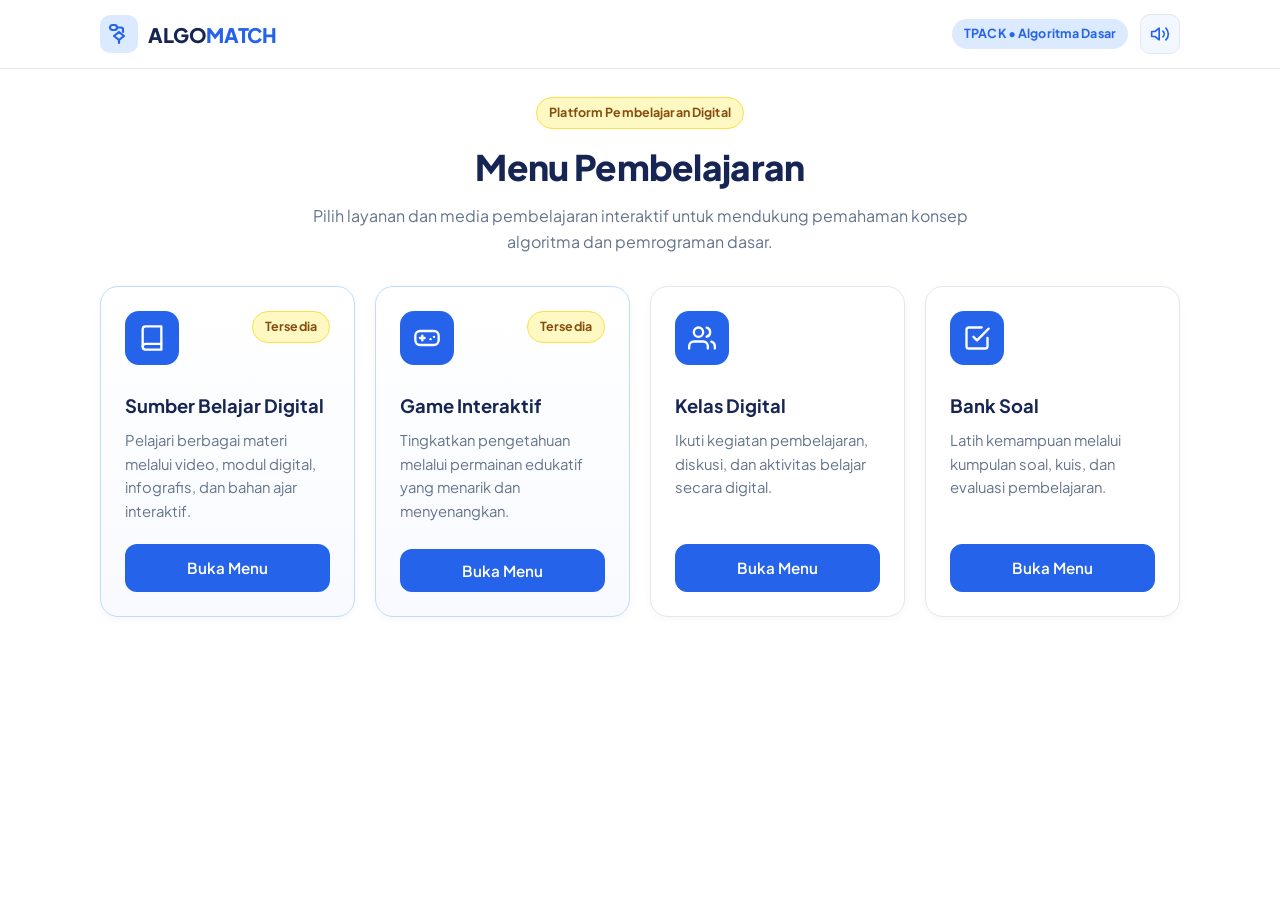
==== index.html @ af0b6470 "algomatch" ====
<!DOCTYPE html>
<html lang="id">
<head>
  <meta charset="UTF-8" />
  <meta name="viewport" content="width=device-width, initial-scale=1.0" />
  <title>Algo Match </title>
  <link rel="preconnect" href="https://fonts.googleapis.com">
  <link rel="preconnect" href="https://fonts.gstatic.com" crossorigin>
  <link href="https://fonts.googleapis.com/css2?family=Fira+Code:wght@400;500;600&family=Plus+Jakarta+Sans:wght@400;500;600;700;800&display=swap" rel="stylesheet">
  <link rel="stylesheet" href="css/base.css" />
  <link rel="stylesheet" href="css/components.css" />
  <link rel="stylesheet" href="css/gameplay.css" />
</head>
<body>
  <!-- TOP NAVBAR -->
  <header class="top-navbar">
    <div class="container navbar-inner">
      <button type="button" id="brand-home-btn" class="brand-logo" title="Kembali ke Menu Pembelajaran">
        <span class="brand-icon">
          <svg width="24" height="24" viewBox="0 0 24 24" fill="none" stroke="currentColor" stroke-width="2.2" stroke-linecap="round" stroke-linejoin="round">
            <rect x="3" y="3" width="7" height="5" rx="2.5"></rect>
            <polygon points="12 10 17 14 12 18 7 14 12 10"></polygon>
            <path d="M10 5.5h4a2 2 0 0 1 2 2V10"></path>
            <path d="M12 18v3"></path>
          </svg>
        </span>
        <span class="brand-text">ALGO<span class="brand-accent">MATCH</span></span>
      </button>

      <div class="navbar-actions">
        <span class="badge badge-blue hide-mobile">TPACK • Algoritma Dasar</span>
        <button type="button" id="sound-toggle-btn" class="btn-icon" aria-label="Pengaturan Suara" title="Aktifkan/Nonaktifkan Suara">
          <svg id="icon-sound-on" width="20" height="20" viewBox="0 0 24 24" fill="none" stroke="currentColor" stroke-width="2" stroke-linecap="round" stroke-linejoin="round">
            <polygon points="11 5 6 9 2 9 2 15 6 15 11 19 11 5"></polygon>
            <path d="M15.54 8.46a5 5 0 0 1 0 7.07"></path>
            <path d="M19.07 4.93a10 10 0 0 1 0 14.14"></path>
          </svg>
          <svg id="icon-sound-off" class="hidden" width="20" height="20" viewBox="0 0 24 24" fill="none" stroke="currentColor" stroke-width="2" stroke-linecap="round" stroke-linejoin="round">
            <polygon points="11 5 6 9 2 9 2 15 6 15 11 19 11 5"></polygon>
            <line x1="23" y1="9" x2="17" y2="15"></line>
            <line x1="17" y1="9" x2="23" y2="15"></line>
          </svg>
        </button>
      </div>
    </div>
  </header>

  <main class="main-wrapper">
    <!-- =========================================================
         HALAMAN 1: MENU PEMBELAJARAN (PORTAL UTAMA - 4 KATEGORI)
         ========================================================= -->
    <section id="page-portal" class="page active">
      <div class="container">
        <div class="section-header text-center">
          <span class="badge badge-yellow">Platform Pembelajaran Digital</span>
          <h1 class="page-title">Menu Pembelajaran</h1>
          <p class="page-subtitle">Pilih layanan dan media pembelajaran interaktif untuk mendukung pemahaman konsep algoritma dan pemrograman dasar.</p>
        </div>

        <div class="grid-4 portal-grid">
          <!-- 1. SUMBER BELAJAR DIGITAL -->
          <article class="card portal-card portal-card-featured">
            <div class="portal-card-top">
              <div class="card-icon-box bg-blue text-white">
                <svg width="28" height="28" viewBox="0 0 24 24" fill="none" stroke="currentColor" stroke-width="2" stroke-linecap="round" stroke-linejoin="round">
                  <path d="M4 19.5A2.5 2.5 0 0 1 6.5 17H20"></path>
                  <path d="M6.5 2H20v20H6.5A2.5 2.5 0 0 1 4 19.5v-15A2.5 2.5 0 0 1 6.5 2z"></path>
                </svg>
              </div>
              <span class="badge badge-yellow">Tersedia</span>
            </div>
            <h2 class="card-title">Sumber Belajar Digital</h2>
            <p class="card-desc">Pelajari berbagai materi melalui video, modul digital, infografis, dan bahan ajar interaktif.</p>
            <div class="card-footer">
              <a href="https://youtu.be/eN7_T725I-g" target="_blank" rel="noopener noreferrer" class="btn btn-primary btn-full">Buka Menu</a>
            </div>
          </article>

          <!-- 2. GAME INTERAKTIF (AKTIF) -->
          <article class="card portal-card portal-card-featured">
            <div class="portal-card-top">
              <div class="card-icon-box bg-blue text-white">
                <svg width="28" height="28" viewBox="0 0 24 24" fill="none" stroke="currentColor" stroke-width="2" stroke-linecap="round" stroke-linejoin="round">
                  <line x1="6" y1="12" x2="10" y2="12"></line>
                  <line x1="8" y1="10" x2="8" y2="14"></line>
                  <line x1="15" y1="13" x2="15.01" y2="13"></line>
                  <line x1="18" y1="11" x2="18.01" y2="11"></line>
                  <rect x="2" y="6" width="20" height="12" rx="4"></rect>
                </svg>
              </div>
              <span class="badge badge-yellow">Tersedia</span>
            </div>
            <h2 class="card-title">Game Interaktif</h2>
            <p class="card-desc">Tingkatkan pengetahuan melalui permainan edukatif yang menarik dan menyenangkan.</p>
            <div class="card-footer">
              <button type="button" id="btn-open-game-submenu" class="btn btn-primary btn-full">Buka Menu</button>
            </div>
          </article>

          <!-- 3. KELAS DIGITAL -->
          <article class="card portal-card">
            <div class="card-icon-box bg-soft-blue text-blue">
              <svg width="28" height="28" viewBox="0 0 24 24" fill="none" stroke="currentColor" stroke-width="2" stroke-linecap="round" stroke-linejoin="round">
                <path d="M17 21v-2a4 4 0 0 0-4-4H5a4 4 0 0 0-4 4v2"></path>
                <circle cx="9" cy="7" r="4"></circle>
                <path d="M23 21v-2a4 4 0 0 0-3-3.87"></path>
                <path d="M16 3.13a4 4 0 0 1 0 7.75"></path>
              </svg>
            </div>
            <h2 class="card-title">Kelas Digital</h2>
            <p class="card-desc">Ikuti kegiatan pembelajaran, diskusi, dan aktivitas belajar secara digital.</p>
            <div class="card-footer">
              <a href="#" class="btn btn-secondary btn-full placeholder-link" data-menu-name="Kelas Digital">Buka Menu</a>
            </div>
          </article>

          <!-- 4. BANK SOAL -->
          <article class="card portal-card">
            <div class="card-icon-box bg-soft-blue text-blue">
              <svg width="28" height="28" viewBox="0 0 24 24" fill="none" stroke="currentColor" stroke-width="2" stroke-linecap="round" stroke-linejoin="round">
                <path d="M9 11l3 3L22 4"></path>
                <path d="M21 12v7a2 2 0 0 1-2 2H5a2 2 0 0 1-2-2V5a2 2 0 0 1 2-2h11"></path>
              </svg>
            </div>
            <h2 class="card-title">Bank Soal</h2>
            <p class="card-desc">Latih kemampuan melalui kumpulan soal, kuis, dan evaluasi pembelajaran.</p>
            <div class="card-footer">
              <a href="#" class="btn btn-secondary btn-full placeholder-link" data-menu-name="Bank Soal">Buka Menu</a>
            </div>
          </article>
        </div>
      </div>
    </section>

    <!-- =========================================================
         HALAMAN 2: SUBMENU GAME INTERAKTIF (3 KARTU)
         ========================================================= -->
    <section id="page-submenu" class="page hidden">
      <div class="container">
        <div class="top-nav-bar">
          <button type="button" class="btn btn-secondary btn-sm" data-nav="page-portal">
            <svg width="18" height="18" viewBox="0 0 24 24" fill="none" stroke="currentColor" stroke-width="2"><polyline points="15 18 9 12 15 6"></polyline></svg>
            Kembali ke Menu Pembelajaran
          </button>
        </div>

        <div class="section-header text-center">
          <span class="badge badge-yellow">Kategori Aktif • ALGO MATCH</span>
          <h1 class="page-title">Game Interaktif</h1>
          <p class="page-subtitle">Eksplorasi materi dasar algoritma, pahami aturan permainan, dan uji pemahamanmu melalui aktivitas Drag &amp; Drop interaktif.</p>
        </div>

        <div class="grid-3 submenu-grid">
          <!-- A. GAME -->
          <article class="card submenu-card">
            <div class="card-icon-box bg-blue text-white">
              <svg width="28" height="28" viewBox="0 0 24 24" fill="none" stroke="currentColor" stroke-width="2" stroke-linecap="round" stroke-linejoin="round">
                <polygon points="5 3 19 12 5 21 5 3"></polygon>
              </svg>
            </div>
            <span class="badge badge-yellow">2 Level Tersedia</span>
            <h2 class="card-title">Game</h2>
            <p class="card-desc">Mainkan permainan edukatif untuk menguji pemahaman mengenai konsep Flowchart dan Pseudocode.</p>
            <div class="card-footer">
              <button type="button" id="btn-submenu-game" class="btn btn-primary btn-full">Mulai Game</button>
            </div>
          </article>

          <!-- B. MATERI -->
          <article class="card submenu-card">
            <div class="card-icon-box bg-soft-blue text-blue">
              <svg width="28" height="28" viewBox="0 0 24 24" fill="none" stroke="currentColor" stroke-width="2" stroke-linecap="round" stroke-linejoin="round">
                <path d="M2 3h6a4 4 0 0 1 4 4v14a3 3 0 0 0-3-3H2z"></path>
                <path d="M22 3h-6a4 4 0 0 0-4 4v14a3 3 0 0 1 3-3h7z"></path>
              </svg>
            </div>
            <span class="badge badge-blue">Konsep Dasar</span>
            <h2 class="card-title">Materi</h2>
            <p class="card-desc">Pelajari konsep dasar algoritma, simbol Flowchart, dan struktur Pseudocode sebelum bermain.</p>
            <div class="card-footer">
              <button type="button" id="btn-submenu-materi" class="btn btn-primary btn-full">Pelajari Materi</button>
            </div>
          </article>

          <!-- C. PANDUAN -->
          <article class="card submenu-card">
            <div class="card-icon-box bg-soft-blue text-blue">
              <svg width="28" height="28" viewBox="0 0 24 24" fill="none" stroke="currentColor" stroke-width="2" stroke-linecap="round" stroke-linejoin="round">
                <circle cx="12" cy="12" r="10"></circle>
                <path d="M9.09 9a3 3 0 0 1 5.83 1c0 2-3 3-3 3"></path>
                <line x1="12" y1="17" x2="12.01" y2="17"></line>
              </svg>
            </div>
            <span class="badge badge-blue">Aturan &amp; Mekanisme</span>
            <h2 class="card-title">Panduan</h2>
            <p class="card-desc">Pelajari aturan, mekanisme, dan cara memainkan game ALGO MATCH.</p>
            <div class="card-footer">
              <button type="button" id="btn-submenu-panduan" class="btn btn-primary btn-full">Lihat Panduan</button>
            </div>
          </article>
        </div>
      </div>
    </section>

    <!-- =========================================================
         HALAMAN 3: SPLASH SCREEN ALGO MATCH
         ========================================================= -->
    <section id="page-splash" class="page hidden">
      <div class="container splash-container">
        <div class="card splash-card text-center">
          <div class="splash-geo-accents">
            <span class="geo-dot bg-yellow"></span>
            <span class="geo-pill bg-soft-blue"></span>
          </div>

          <div class="splash-illustration">
            <svg width="220" height="120" viewBox="0 0 220 120" fill="none">
              <rect x="65" y="8" width="90" height="28" rx="14" fill="#DBEAFE" stroke="#2563EB" stroke-width="2.5"/>
              <text x="110" y="26" text-anchor="middle" fill="#172554" font-family="Plus Jakarta Sans" font-size="11" font-weight="700">START</text>
              <line x1="110" y1="36" x2="110" y2="54" stroke="#2563EB" stroke-width="2.5"/>
              <polygon points="110,56 105,49 115,49" fill="#2563EB"/>
              <polygon points="110,58 158,84 110,110 62,84" fill="#FEF9C3" stroke="#FACC15" stroke-width="2.5"/>
              <text x="110" y="88" text-anchor="middle" fill="#172554" font-family="Plus Jakarta Sans" font-size="11" font-weight="700">MATCH?</text>
            </svg>
          </div>

          <span class="badge badge-yellow">Game Edukasi Algoritma</span>
          <h1 class="splash-title">ALGO <span class="text-blue">MATCH</span></h1>
          <p class="splash-tagline">Learn, Match, and Master the Algorithm!</p>

          <div class="splash-actions">
            <button type="button" id="btn-enter-algo-menu" class="btn btn-primary btn-lg">
              Masuk ke Menu Game
              <svg width="20" height="20" viewBox="0 0 24 24" fill="none" stroke="currentColor" stroke-width="2.2"><line x1="5" y1="12" x2="19" y2="12"></line><polyline points="12 5 19 12 12 19"></polyline></svg>
            </button>
          </div>
        </div>
      </div>
    </section>

    <!-- =========================================================
         HALAMAN 4: MAIN MENU ALGO MATCH
         ========================================================= -->
    <section id="page-algo-menu" class="page hidden">
      <div class="container">
        <div class="top-nav-bar">
          <button type="button" class="btn btn-secondary btn-sm" data-nav="page-submenu">
            <svg width="18" height="18" viewBox="0 0 24 24" fill="none" stroke="currentColor" stroke-width="2"><polyline points="15 18 9 12 15 6"></polyline></svg>
            Kembali ke Submenu Game Interaktif
          </button>
        </div>

        <div class="card algo-menu-card">
          <div class="algo-menu-grid">
            <div class="algo-menu-content">
              <span class="badge badge-yellow">TPACK Interactive Learning</span>
              <h1 class="algo-menu-title">ALGO <span class="text-blue">MATCH</span></h1>
              <p class="algo-menu-tagline">Learn, Match, and Master the Algorithm!</p>
              <p class="algo-menu-desc">
                Latih pemahaman konsep dasar algoritma dengan mencocokkan bentuk simbol <strong>Flowchart</strong> dan struktur perintah <strong>Pseudocode</strong> secara interaktif melalui mekanisme Drag &amp; Drop.
              </p>

              <div class="algo-menu-buttons">
                <button type="button" id="btn-algo-start" class="btn btn-primary btn-lg">
                  <svg width="20" height="20" viewBox="0 0 24 24" fill="none" stroke="currentColor" stroke-width="2.2"><polygon points="5 3 19 12 5 21 5 3"></polygon></svg>
                  MULAI BERMAIN
                </button>
                <div class="algo-menu-secondary-row">
                  <button type="button" id="btn-algo-materi" class="btn btn-secondary">
                    <svg width="18" height="18" viewBox="0 0 24 24" fill="none" stroke="currentColor" stroke-width="2"><path d="M2 3h6a4 4 0 0 1 4 4v14a3 3 0 0 0-3-3H2z"></path><path d="M22 3h-6a4 4 0 0 0-4 4v14a3 3 0 0 1 3-3h7z"></path></svg>
                    PELAJARI MATERI
                  </button>
                  <button type="button" id="btn-algo-panduan" class="btn btn-secondary">
                    <svg width="18" height="18" viewBox="0 0 24 24" fill="none" stroke="currentColor" stroke-width="2"><circle cx="12" cy="12" r="10"></circle><path d="M9.09 9a3 3 0 0 1 5.83 1c0 2-3 3-3 3"></path><line x1="12" y1="17" x2="12.01" y2="17"></line></svg>
                    PANDUAN
                  </button>
                </div>
              </div>
            </div>

            <div class="algo-menu-visual">
              <div class="visual-box">
                <svg width="260" height="220" viewBox="0 0 260 220" fill="none">
                  <rect x="75" y="12" width="110" height="32" rx="16" fill="#DBEAFE" stroke="#2563EB" stroke-width="2.5"/>
                  <text x="130" y="32" text-anchor="middle" fill="#172554" font-family="Plus Jakarta Sans" font-size="12" font-weight="700">TERMINATOR</text>
                  <line x1="130" y1="44" x2="130" y2="68" stroke="#2563EB" stroke-width="2.5"/>
                  <polygon points="130,70 125,62 135,62" fill="#2563EB"/>

                  <polygon points="65,72 205,72 190,108 50,108" fill="#FFFFFF" stroke="#2563EB" stroke-width="2.5"/>
                  <text x="128" y="94" text-anchor="middle" fill="#172554" font-family="Plus Jakarta Sans" font-size="12" font-weight="700">INPUT / OUTPUT</text>
                  <line x1="130" y1="108" x2="130" y2="132" stroke="#2563EB" stroke-width="2.5"/>
                  <polygon points="130,134 125,126 135,126" fill="#2563EB"/>

                  <rect x="65" y="136" width="130" height="36" rx="6" fill="#FEF9C3" stroke="#FACC15" stroke-width="2.5"/>
                  <text x="130" y="158" text-anchor="middle" fill="#172554" font-family="Fira Code" font-size="12" font-weight="600">PROCESS</text>

                  <circle cx="215" cy="40" r="14" fill="#FEF9C3" stroke="#FACC15" stroke-width="2"/>
                  <text x="215" y="44" text-anchor="middle" fill="#172554" font-family="Plus Jakarta Sans" font-size="11" font-weight="700">A</text>
                </svg>
              </div>
            </div>
          </div>
        </div>
      </div>
    </section>

    <!-- =========================================================
         HALAMAN 5: MATERI PEMBELAJARAN
         ========================================================= -->
    <section id="page-materi" class="page hidden">
      <div class="container">
        <div class="top-nav-bar">
          <button type="button" id="btn-materi-back" class="btn btn-secondary btn-sm">
            <svg width="18" height="18" viewBox="0 0 24 24" fill="none" stroke="currentColor" stroke-width="2"><polyline points="15 18 9 12 15 6"></polyline></svg>
            Kembali
          </button>
          <button type="button" id="btn-materi-to-play" class="btn btn-primary btn-sm">
            Lanjut Bermain
            <svg width="16" height="16" viewBox="0 0 24 24" fill="none" stroke="currentColor" stroke-width="2"><polyline points="9 18 15 12 9 6"></polyline></svg>
          </button>
        </div>

        <div class="section-header text-center">
          <span class="badge badge-yellow">Bahan Ajar Algoritma Dasar</span>
          <h1 class="page-title">Materi Pembelajaran</h1>
          <p class="page-subtitle">Pelajari pengertian, fungsi, dan simbol dasar Flowchart serta struktur perintah Pseudocode.</p>
        </div>

        <!-- TAB KATEGORI MATERI -->
        <div class="tabs-wrapper">
          <button type="button" class="tab-btn active" data-materi-tab="flowchart">
            1. Materi Flowchart
          </button>
          <button type="button" class="tab-btn" data-materi-tab="pseudocode">
            2. Materi Pseudocode
          </button>
        </div>

        <!-- KONTEN MATERI DIRENDER DINAMIS OLEH renderPages.js -->
        <div id="materi-content-area"></div>
      </div>
    </section>

    <!-- =========================================================
         HALAMAN 6: PANDUAN PERMAINAN
         ========================================================= -->
    <section id="page-panduan" class="page hidden">
      <div class="container">
        <div class="top-nav-bar">
          <button type="button" id="btn-panduan-back" class="btn btn-secondary btn-sm">
            <svg width="18" height="18" viewBox="0 0 24 24" fill="none" stroke="currentColor" stroke-width="2"><polyline points="15 18 9 12 15 6"></polyline></svg>
            Kembali
          </button>
          <button type="button" id="btn-panduan-to-play" class="btn btn-primary btn-sm">
            Mulai Bermain
            <svg width="16" height="16" viewBox="0 0 24 24" fill="none" stroke="currentColor" stroke-width="2"><polyline points="9 18 15 12 9 6"></polyline></svg>
          </button>
        </div>

        <div class="section-header text-center">
          <span class="badge badge-yellow">Petunjuk &amp; Aturan Main</span>
          <h1 class="page-title">Panduan Permainan</h1>
          <p class="page-subtitle">Pahami mekanisme Drag &amp; Drop, sistem penilaian, perolehan bintang, dan cara membuka level berikutnya.</p>
        </div>

        <!-- KONTEN PANDUAN & CONTOH INTERAKTIF DIRENDER DINAMIS OLEH renderPages.js -->
        <div id="panduan-content-area"></div>
      </div>
    </section>

    <!-- =========================================================
         HALAMAN 7: PEMILIHAN LEVEL
         ========================================================= -->
    <section id="page-levels" class="page hidden">
      <div class="container">
        <div class="top-nav-bar">
          <button type="button" class="btn btn-secondary btn-sm" data-nav="page-algo-menu">
            <svg width="18" height="18" viewBox="0 0 24 24" fill="none" stroke="currentColor" stroke-width="2"><polyline points="15 18 9 12 15 6"></polyline></svg>
            Kembali ke Menu Game
          </button>
          <button type="button" id="btn-view-final-from-levels" class="btn btn-accent btn-sm hidden">
            Lihat Rekap Hasil Akhir
          </button>
        </div>

        <div class="section-header text-center">
          <span class="badge badge-yellow">2 Tahap Pembelajaran</span>
          <h1 class="page-title">Pilih Level Permainan</h1>
          <p class="page-subtitle">Selesaikan Level 1 (Flowchart) terlebih dahulu untuk membuka akses ke Level 2 (Pseudocode).</p>
        </div>

        <div id="level-cards-container" class="grid-2 levels-grid"></div>
      </div>
    </section>

    <!-- =========================================================
         HALAMAN 8: GAMEPLAY INTERAKTIF
         ========================================================= -->
    <section id="page-gameplay" class="page hidden">
      <div class="container">
        <!-- HEADER GAMEPLAY -->
        <div class="card gameplay-header-card">
          <div class="gameplay-top-row">
            <div class="gameplay-title-group">
              <span id="gp-level-badge" class="badge badge-blue">LEVEL 1</span>
              <h2 id="gp-level-title" class="gp-title">FLOWCHART</h2>
            </div>

            <div class="gameplay-stats-group">
              <span class="badge badge-yellow gp-score-badge">
                <svg width="16" height="16" viewBox="0 0 24 24" fill="#FACC15" stroke="#172554" stroke-width="2"><polygon points="12 2 15.09 8.26 22 9.27 17 14.14 18.18 21.02 12 17.77 5.82 21.02 7 14.14 2 9.27 8.91 8.26 12 2"></polygon></svg>
                Poin sementara: <strong id="gp-score">0</strong>
              </span>
              <button type="button" id="btn-gp-exit" class="btn btn-secondary btn-sm">
                Keluar
              </button>
            </div>
          </div>

          <div class="gameplay-progress-row">
            <div class="progress-meta">
              <span id="gp-question-counter">Soal 1 dari 6</span>
              <span id="gp-progress-percent">Progress: 0%</span>
            </div>
            <div class="progress-track">
              <div id="gp-progress-fill" class="progress-fill" style="width: 0%;"></div>
            </div>
          </div>
        </div>

        <!-- INSTRUKSI SOAL -->
        <div class="instruction-banner">
          <svg width="20" height="20" viewBox="0 0 24 24" fill="none" stroke="currentColor" stroke-width="2.2"><circle cx="12" cy="12" r="10"></circle><line x1="12" y1="16" x2="12" y2="12"></line><line x1="12" y1="8" x2="12.01" y2="8"></line></svg>
          <p id="gp-instruction-text">Seret (Drag) objek di sebelah kiri dan letakkan (Drop) pada kotak definisi fungsi yang sesuai di sebelah kanan. Anda juga dapat mengetuk objek lalu mengetuk target.</p>
        </div>

        <!-- FEEDBACK EDUKATIF -->
        <div id="gp-feedback-box" class="feedback-banner hidden" role="status" aria-live="polite">
          <div class="feedback-icon" id="gp-feedback-icon"></div>
          <div class="feedback-content">
            <h4 id="gp-feedback-title" class="feedback-title">BENAR!</h4>
            <p id="gp-feedback-text" class="feedback-text"></p>
          </div>
        </div>

        <!-- AREA UTAMA DRAG & DROP -->
        <div class="gameplay-board">
          <div class="board-column">
            <h3 class="board-col-title" id="gp-source-col-title">Simbol Flowchart</h3>
            <div id="gp-drag-items" class="drag-items-list"></div>
          </div>

          <div class="board-column">
            <h3 class="board-col-title">Definisi &amp; Fungsi</h3>
            <div id="gp-drop-zones" class="drop-zones-list"></div>
          </div>
        </div>

        <!-- TOMBOL SELESAI LEVEL (MUNCUL SAAT 6/6 TERJAWAB) -->
        <div id="gp-complete-bar" class="gp-complete-bar hidden">
          <button type="button" id="btn-gp-finish-level" class="btn btn-primary btn-lg">
            Lihat Penghargaan Level
            <svg width="20" height="20" viewBox="0 0 24 24" fill="none" stroke="currentColor" stroke-width="2.2"><polyline points="9 18 15 12 9 6"></polyline></svg>
          </button>
        </div>
      </div>
    </section>

    <!-- =========================================================
         HALAMAN 9: AWARDING SCREEN (PER LEVEL)
         ========================================================= -->
    <section id="page-awarding" class="page hidden">
      <div class="container awarding-container">
        <div id="awarding-content-area" class="card awarding-card text-center"></div>
      </div>
    </section>

    <!-- =========================================================
         HALAMAN 10: FINAL RESULT SCREEN (REKAP KESELURUHAN)
         ========================================================= -->
    <section id="page-final" class="page hidden">
      <div class="container final-container">
        <div id="final-content-area" class="card final-card"></div>
      </div>
    </section>
  </main>

  <!-- DIALOG KONFIRMASI KELUAR PERMAINAN -->
  <div id="exit-confirm-modal" class="modal-overlay hidden" role="dialog" aria-modal="true" aria-labelledby="modal-exit-title">
    <div class="modal-box">
      <div class="modal-icon bg-soft-yellow text-navy">
        <svg width="28" height="28" viewBox="0 0 24 24" fill="none" stroke="currentColor" stroke-width="2.2"><path d="M10.29 3.86L1.82 18a2 2 0 0 0 1.71 3h16.94a2 2 0 0 0 1.71-3L13.71 3.86a2 2 0 0 0-3.42 0z"></path><line x1="12" y1="9" x2="12" y2="13"></line><line x1="12" y1="17" x2="12.01" y2="17"></line></svg>
      </div>
      <h3 id="modal-exit-title" class="modal-title">Keluar dari Permainan?</h3>
      <p class="modal-desc">Progres soal pada level yang sedang berlangsung tidak akan disimpan jika Anda keluar sekarang. Apakah Anda yakin ingin keluar?</p>
      <div class="modal-actions">
        <button type="button" id="btn-cancel-exit" class="btn btn-secondary">Lanjutkan Bermain</button>
        <button type="button" id="btn-confirm-exit" class="btn btn-primary">Ya, Keluar</button>
      </div>
    </div>
  </div>

  <!-- TOAST NOTIFIKASI (UNTUK PLACEHOLDER MENU) -->
  <div id="toast-notification" class="toast hidden" role="status"></div>

  <!-- KONTAINER CONFETTI -->
  <div id="confetti-container" class="confetti-container" aria-hidden="true"></div>

  <script type="module" src="js/main.js"></script>
</body>
</html>
---- css/base.css ----
:root {
  --bg-primary: #FFFFFF;
  --bg-secondary: #F3F7FF;
  --primary-blue: #2563EB;
  --primary-blue-hover: #1D4ED8;
  --dark-navy: #172554;
  --light-blue: #DBEAFE;
  --accent-yellow: #FACC15;
  --accent-yellow-hover: #EAB308;
  --soft-yellow: #FEF9C3;
  --success-green: #16A34A;
  --soft-green: #DCFCE7;
  --error-red: #DC2626;
  --soft-red: #FEE2E2;
  --text-secondary: #64748B;
  --border-color: #E2E8F0;

  --radius-sm: 10px;
  --radius-md: 14px;
  --radius-lg: 18px;
  --shadow-sm: 0 2px 8px rgba(23, 37, 84, 0.04);
  --shadow-md: 0 8px 24px rgba(23, 37, 84, 0.07);
  --transition: all 0.2s cubic-bezier(0.4, 0, 0.2, 1);
}

*,
*::before,
*::after {
  box-sizing: border-box;
  margin: 0;
  padding: 0;
}

body {
  font-family: 'Plus Jakarta Sans', -apple-system, BlinkMacSystemFont, sans-serif;
  background-color: var(--bg-primary);
  color: var(--dark-navy);
  line-height: 1.6;
  min-height: 100vh;
  display: flex;
  flex-direction: column;
  -webkit-font-smoothing: antialiased;
}

code, pre, .font-mono {
  font-family: 'Fira Code', monospace;
}

/* NAVBAR */
.top-navbar {
  background-color: var(--bg-primary);
  border-bottom: 1px solid var(--border-color);
  position: sticky;
  top: 0;
  z-index: 40;
}

.navbar-inner {
  display: flex;
  align-items: center;
  justify-content: space-between;
  height: 68px;
}

.brand-logo {
  display: inline-flex;
  align-items: center;
  gap: 10px;
  background: none;
  border: none;
  cursor: pointer;
  font-family: inherit;
  font-size: 1.25rem;
  font-weight: 800;
  color: var(--dark-navy);
  letter-spacing: -0.02em;
  transition: var(--transition);
}

.brand-logo:hover {
  opacity: 0.85;
}

.brand-icon {
  display: inline-flex;
  align-items: center;
  justify-content: center;
  width: 38px;
  height: 38px;
  border-radius: 10px;
  background-color: var(--light-blue);
  color: var(--primary-blue);
}

.brand-accent {
  color: var(--primary-blue);
}

.navbar-actions {
  display: flex;
  align-items: center;
  gap: 12px;
}

/* CONTAINER & PAGES */
.container {
  width: 100%;
  max-width: 1120px;
  margin: 0 auto;
  padding: 0 20px;
}

.main-wrapper {
  flex: 1;
  padding: 28px 0 56px;
}

.page {
  animation: fadeSlideIn 0.28s ease-out;
}

.hidden {
  display: none !important;
}

@keyframes fadeSlideIn {
  from {
    opacity: 0;
    transform: translateY(8px);
  }
  to {
    opacity: 1;
    transform: translateY(0);
  }
}

/* TYPOGRAPHY & HEADERS */
.section-header {
  max-width: 680px;
  margin: 0 auto 32px;
}

.text-center {
  text-align: center;
}

.page-title {
  font-size: clamp(1.65rem, 3vw, 2.2rem);
  font-weight: 800;
  color: var(--dark-navy);
  margin: 10px 0 8px;
  letter-spacing: -0.02em;
}

.page-subtitle {
  font-size: 1rem;
  color: var(--text-secondary);
}

.top-nav-bar {
  display: flex;
  align-items: center;
  justify-content: space-between;
  gap: 12px;
  margin-bottom: 24px;
  flex-wrap: wrap;
}

/* GRIDS */
.grid-2 {
  display: grid;
  grid-template-columns: repeat(2, 1fr);
  gap: 24px;
}

.grid-3 {
  display: grid;
  grid-template-columns: repeat(3, 1fr);
  gap: 24px;
}

.grid-4 {
  display: grid;
  grid-template-columns: repeat(4, 1fr);
  gap: 20px;
}

/* COLOR HELPERS */
.bg-blue { background-color: var(--primary-blue); }
.bg-soft-blue { background-color: var(--light-blue); }
.bg-yellow { background-color: var(--accent-yellow); }
.bg-soft-yellow { background-color: var(--soft-yellow); }
.text-blue { color: var(--primary-blue); }
.text-navy { color: var(--dark-navy); }
.text-white { color: #FFFFFF; }

@media (max-width: 1024px) {
  .grid-4 {
    grid-template-columns: repeat(2, 1fr);
  }
}

@media (max-width: 768px) {
  .grid-3,
  .grid-2,
  .grid-4 {
    grid-template-columns: 1fr;
  }

  .hide-mobile {
    display: none !important;
  }

  .main-wrapper {
    padding: 20px 0 40px;
  }
}
---- css/components.css ----
/* BUTTONS */
.btn {
  display: inline-flex;
  align-items: center;
  justify-content: center;
  gap: 8px;
  font-family: inherit;
  font-size: 0.95rem;
  font-weight: 600;
  padding: 11px 20px;
  border-radius: 12px;
  border: 1.5px solid transparent;
  cursor: pointer;
  text-decoration: none;
  transition: var(--transition);
  user-select: none;
}

.btn:active {
  transform: scale(0.98);
}

.btn-sm {
  font-size: 0.875rem;
  padding: 8px 14px;
  border-radius: 10px;
}

.btn-lg {
  font-size: 1.05rem;
  padding: 14px 28px;
  border-radius: 14px;
}

.btn-full {
  width: 100%;
}

.btn-primary {
  background-color: var(--primary-blue);
  color: #FFFFFF;
}

.btn-primary:hover {
  background-color: var(--primary-blue-hover);
  box-shadow: 0 4px 12px rgba(37, 99, 235, 0.25);
}

.btn-secondary {
  background-color: var(--primary-blue);
  color: #FFFFFF;
  border-color: var(--primary-blue);
}

.btn-secondary:hover {
  background-color: var(--primary-blue-hover);
  box-shadow: 0 4px 12px rgba(37, 99, 235, 0.25);
}

.btn-accent {
  background-color: var(--accent-yellow);
  color: var(--dark-navy);
  font-weight: 700;
}

.btn-accent:hover {
  background-color: var(--accent-yellow-hover);
}

.btn:disabled,
.btn-disabled {
  background-color: #F1F5F9;
  color: #94A3B8;
  border-color: var(--border-color);
  cursor: not-allowed;
  box-shadow: none;
}

.btn-icon {
  display: inline-flex;
  align-items: center;
  justify-content: center;
  width: 40px;
  height: 40px;
  border-radius: 10px;
  background-color: var(--bg-secondary);
  border: 1px solid var(--border-color);
  color: var(--primary-blue);
  cursor: pointer;
  transition: var(--transition);
}

.btn-icon:hover {
  background-color: var(--light-blue);
}

/* CARDS */
.card {
  background-color: var(--bg-primary);
  border: 1px solid var(--border-color);
  border-radius: var(--radius-lg);
  padding: 24px;
  box-shadow: var(--shadow-sm);
  transition: var(--transition);
}

.portal-card,
.submenu-card {
  display: flex;
  flex-direction: column;
  height: 100%;
}

.portal-card:hover,
.submenu-card:hover {
  transform: translateY(-3px);
  box-shadow: var(--shadow-md);
  border-color: #CBD5E1;
}

.portal-card-featured {
  border-color: #BFDBFE;
  background: linear-gradient(180deg, #FFFFFF 0%, #F8FAFF 100%);
}

.portal-card-top {
  display: flex;
  align-items: flex-start;
  justify-content: space-between;
  gap: 10px;
}

.card-icon-box {
  width: 54px;
  height: 54px;
  border-radius: 14px;
  display: inline-flex;
  align-items: center;
  justify-content: center;
  margin-bottom: 18px;
  background-color: var(--primary-blue);
  color: #FFFFFF;
}

.card-title {
  font-size: 1.15rem;
  font-weight: 700;
  color: var(--dark-navy);
  margin: 8px 0;
}

.card-desc {
  font-size: 0.925rem;
  color: var(--text-secondary);
  flex: 1;
  margin-bottom: 20px;
}

.card-footer {
  margin-top: auto;
}

/* BADGES */
.badge {
  display: inline-flex;
  align-items: center;
  gap: 6px;
  font-size: 0.78rem;
  font-weight: 700;
  padding: 5px 12px;
  border-radius: 999px;
  letter-spacing: 0.01em;
}

.badge-blue {
  background-color: var(--light-blue);
  color: var(--primary-blue);
}

.badge-yellow {
  background-color: var(--soft-yellow);
  color: #854D0E;
  border: 1px solid #FDE047;
}

.badge-green {
  background-color: var(--soft-green);
  color: var(--success-green);
}

.badge-locked {
  background-color: #F1F5F9;
  color: var(--text-secondary);
}

/* SPLASH & ALGO MAIN MENU */
.splash-container {
  max-width: 580px;
  margin: 24px auto;
}

.splash-card {
  position: relative;
  padding: 44px 32px;
  overflow: hidden;
}

.splash-geo-accents .geo-dot {
  position: absolute;
  top: 22px;
  right: 26px;
  width: 14px;
  height: 14px;
  border-radius: 50%;
}

.splash-geo-accents .geo-pill {
  position: absolute;
  bottom: 22px;
  left: 24px;
  width: 44px;
  height: 10px;
  border-radius: 999px;
}

.splash-illustration {
  margin-bottom: 16px;
}

.splash-title {
  font-size: 2.4rem;
  font-weight: 800;
  margin: 12px 0 6px;
  letter-spacing: -0.03em;
}

.splash-tagline {
  font-size: 1.05rem;
  color: var(--text-secondary);
  margin-bottom: 28px;
}

.algo-menu-card {
  padding: 36px;
}

.algo-menu-grid {
  display: grid;
  grid-template-columns: 1.25fr 0.75fr;
  gap: 32px;
  align-items: center;
}

.algo-menu-title {
  font-size: 2.3rem;
  font-weight: 800;
  margin: 10px 0 4px;
}

.algo-menu-tagline {
  font-size: 1.05rem;
  font-weight: 600;
  color: var(--primary-blue);
  margin-bottom: 14px;
}

.algo-menu-desc {
  color: var(--text-secondary);
  margin-bottom: 26px;
}

.algo-menu-buttons {
  display: flex;
  flex-direction: column;
  gap: 12px;
  max-width: 420px;
}

.algo-menu-secondary-row {
  display: grid;
  grid-template-columns: 1fr 1fr;
  gap: 12px;
}

.visual-box {
  background-color: var(--bg-secondary);
  border: 1px solid var(--light-blue);
  border-radius: var(--radius-lg);
  padding: 20px;
  display: flex;
  justify-content: center;
}

/* TABS & MATERI */
.tabs-wrapper {
  display: flex;
  justify-content: center;
  gap: 12px;
  margin-bottom: 28px;
  flex-wrap: wrap;
}

.tab-btn {
  font-family: inherit;
  font-size: 0.95rem;
  font-weight: 700;
  padding: 12px 24px;
  border-radius: 12px;
  border: 1.5px solid var(--border-color);
  background-color: #FFFFFF;
  color: var(--text-secondary);
  cursor: pointer;
  transition: var(--transition);
}

.tab-btn:hover {
  border-color: var(--primary-blue);
  color: var(--primary-blue);
}

.tab-btn.active {
  background-color: var(--primary-blue);
  border-color: var(--primary-blue);
  color: #FFFFFF;
}

.materi-intro-card {
  background-color: var(--bg-secondary);
  border: 1px solid var(--light-blue);
  border-radius: var(--radius-lg);
  padding: 24px;
  margin-bottom: 24px;
}

.materi-note {
  background-color: var(--soft-yellow);
  border-left: 4px solid var(--accent-yellow);
  padding: 12px 16px;
  border-radius: 8px;
  font-size: 0.9rem;
  color: var(--dark-navy);
  margin-top: 14px;
}

.materi-item-card {
  display: flex;
  flex-direction: column;
  gap: 12px;
}

.materi-visual-area {
  background-color: var(--bg-secondary);
  border: 1px solid var(--light-blue);
  border-radius: 12px;
  padding: 16px;
  min-height: 92px;
  display: flex;
  align-items: center;
  justify-content: center;
}

.code-snippet-box {
  width: 100%;
  background-color: #FFFFFF;
  border: 1px solid #CBD5E1;
  border-radius: 10px;
  padding: 10px 14px;
  font-family: 'Fira Code', monospace;
  font-size: 0.85rem;
  color: var(--dark-navy);
  line-height: 1.5;
}

/* LEVEL CARDS */
.levels-grid {
  max-width: 840px;
  margin: 0 auto;
}

.level-card {
  display: flex;
  flex-direction: column;
  justify-content: space-between;
}

.level-card.locked {
  background-color: #F8FAFC;
  border-color: var(--border-color);
  opacity: 0.9;
}

.level-card-header {
  display: flex;
  align-items: center;
  justify-content: space-between;
  margin-bottom: 16px;
}

.stars-row {
  display: inline-flex;
  align-items: center;
  gap: 6px;
  margin: 12px 0;
}

.star-svg {
  width: 24px;
  height: 24px;
  transition: transform 0.3s ease;
}

.star-svg.earned {
  fill: var(--accent-yellow);
  stroke: #CA8A04;
}

.star-svg.empty {
  fill: #E2E8F0;
  stroke: #CBD5E1;
}

/* PROGRESS BAR */
.progress-track {
  width: 100%;
  height: 10px;
  background-color: var(--border-color);
  border-radius: 999px;
  overflow: hidden;
}

.progress-fill {
  height: 100%;
  background-color: var(--primary-blue);
  border-radius: 999px;
  transition: width 0.35s ease;
}

/* MODAL & TOAST */
.modal-overlay {
  position: fixed;
  inset: 0;
  background-color: rgba(23, 37, 84, 0.45);
  display: flex;
  align-items: center;
  justify-content: center;
  padding: 20px;
  z-index: 100;
}

.modal-box {
  background-color: #FFFFFF;
  border-radius: var(--radius-lg);
  padding: 28px;
  max-width: 420px;
  width: 100%;
  text-align: center;
  box-shadow: var(--shadow-md);
}

.modal-icon {
  width: 56px;
  height: 56px;
  border-radius: 50%;
  display: inline-flex;
  align-items: center;
  justify-content: center;
  margin-bottom: 14px;
}

.modal-title {
  font-size: 1.25rem;
  font-weight: 700;
  margin-bottom: 8px;
}

.modal-desc {
  font-size: 0.925rem;
  color: var(--text-secondary);
  margin-bottom: 22px;
}

.modal-actions {
  display: grid;
  grid-template-columns: 1fr 1fr;
  gap: 12px;
}

.toast {
  position: fixed;
  bottom: 24px;
  right: 24px;
  background-color: var(--dark-navy);
  color: #FFFFFF;
  padding: 12px 20px;
  border-radius: 12px;
  font-size: 0.9rem;
  font-weight: 500;
  box-shadow: var(--shadow-md);
  z-index: 110;
  animation: fadeSlideIn 0.25s ease;
}

@media (max-width: 768px) {
  .algo-menu-grid {
    grid-template-columns: 1fr;
  }

  .algo-menu-card {
    padding: 24px;
  }
}
---- css/gameplay.css ----
/* GAMEPLAY HEADER & INSTRUCTIONS */
.gameplay-header-card {
  padding: 18px 24px;
  margin-bottom: 16px;
}

.gameplay-top-row {
  display: flex;
  align-items: center;
  justify-content: space-between;
  gap: 12px;
  flex-wrap: wrap;
  margin-bottom: 14px;
}

.gameplay-title-group {
  display: flex;
  align-items: center;
  gap: 12px;
}

.gp-title {
  font-size: 1.25rem;
  font-weight: 800;
  color: var(--dark-navy);
}

.gameplay-stats-group {
  display: flex;
  align-items: center;
  gap: 12px;
}

.gp-score-badge {
  font-size: 0.9rem;
  padding: 7px 14px;
}

.progress-meta {
  display: flex;
  justify-content: space-between;
  font-size: 0.85rem;
  font-weight: 600;
  color: var(--text-secondary);
  margin-bottom: 6px;
}

.instruction-banner {
  display: flex;
  align-items: center;
  gap: 12px;
  background-color: var(--bg-secondary);
  border: 1px solid var(--light-blue);
  color: var(--dark-navy);
  padding: 12px 18px;
  border-radius: 12px;
  font-size: 0.92rem;
  margin-bottom: 16px;
}

.instruction-banner svg {
  flex-shrink: 0;
  color: var(--primary-blue);
}

/* FEEDBACK BANNER */
.feedback-banner {
  display: flex;
  align-items: flex-start;
  gap: 14px;
  padding: 14px 18px;
  border-radius: 14px;
  margin-bottom: 18px;
  border: 1.5px solid transparent;
  animation: fadeSlideIn 0.25s ease;
}

.feedback-banner.success {
  background-color: var(--soft-green);
  border-color: #86EFAC;
  color: #14532D;
}

.feedback-banner.error {
  background-color: var(--soft-red);
  border-color: #FCA5A5;
  color: #7F1D1D;
}

.feedback-icon {
  flex-shrink: 0;
  margin-top: 2px;
}

.feedback-title {
  font-size: 0.95rem;
  font-weight: 800;
  margin-bottom: 2px;
}

.feedback-text {
  font-size: 0.9rem;
}

/* DRAG & DROP BOARD */
.gameplay-board {
  display: grid;
  grid-template-columns: 1fr 1.2fr;
  gap: 24px;
  align-items: start;
}

.board-column {
  background-color: var(--bg-secondary);
  border: 1px solid var(--border-color);
  border-radius: var(--radius-lg);
  padding: 18px;
}

.board-col-title {
  font-size: 0.95rem;
  font-weight: 700;
  color: var(--dark-navy);
  margin-bottom: 14px;
  padding-bottom: 10px;
  border-bottom: 1px solid var(--border-color);
}

.drag-items-list,
.drop-zones-list {
  display: flex;
  flex-direction: column;
  gap: 12px;
}

/* DRAGGABLE ITEM CARD */
.drag-item {
  background-color: #FFFFFF;
  border: 1.5px solid var(--border-color);
  border-radius: 14px;
  padding: 14px 16px;
  cursor: grab;
  display: flex;
  align-items: center;
  gap: 14px;
  box-shadow: var(--shadow-sm);
  transition: transform 0.18s ease, box-shadow 0.18s ease, border-color 0.18s ease;
  touch-action: none;
  user-select: none;
}

.drag-item:hover:not(.matched) {
  border-color: var(--primary-blue);
  box-shadow: var(--shadow-md);
  transform: translateY(-2px);
}

.drag-item.dragging {
  opacity: 0.55;
  cursor: grabbing;
  transform: scale(1.02);
  box-shadow: 0 12px 28px rgba(37, 99, 235, 0.2);
}

.drag-item.selected {
  border-color: var(--primary-blue);
  background-color: #EFF6FF;
  box-shadow: 0 0 0 3px rgba(37, 99, 235, 0.2);
}

.drag-item.matched {
  background-color: #F8FAFC;
  border-color: #CBD5E1;
  opacity: 0.5;
  cursor: default;
  pointer-events: none;
}

.drag-item-visual {
  flex-shrink: 0;
  display: flex;
  align-items: center;
  justify-content: center;
  min-width: 74px;
}

.drag-item-info {
  flex: 1;
}

.drag-item-label {
  font-weight: 700;
  font-size: 0.95rem;
  color: var(--dark-navy);
}

.drag-item-sub {
  font-size: 0.8rem;
  color: var(--text-secondary);
}

/* DROP ZONE TARGET */
.drop-zone {
  background-color: #FFFFFF;
  border: 2px dashed #93C5FD;
  border-radius: 14px;
  padding: 14px 16px;
  min-height: 76px;
  display: flex;
  align-items: center;
  justify-content: space-between;
  gap: 12px;
  transition: var(--transition);
  cursor: pointer;
}

.drop-zone:hover:not(.matched-correct) {
  background-color: #EFF6FF;
  border-color: var(--primary-blue);
}

.drop-zone.drag-over {
  background-color: var(--light-blue);
  border-color: var(--primary-blue);
  border-style: solid;
  transform: scale(1.01);
}

.drop-zone.matched-correct {
  background-color: var(--soft-green);
  border: 1.5px solid var(--success-green);
  cursor: default;
}

.drop-zone.shake-error {
  border-color: var(--error-red);
  background-color: var(--soft-red);
  animation: shakeHorizontal 0.35s ease;
}

@keyframes shakeHorizontal {
  0%, 100% { transform: translateX(0); }
  25% { transform: translateX(-6px); }
  75% { transform: translateX(6px); }
}

.drop-zone-text {
  font-size: 0.92rem;
  color: var(--dark-navy);
  font-weight: 500;
}

.drop-zone-slot {
  flex-shrink: 0;
  font-size: 0.78rem;
  font-weight: 700;
  padding: 6px 12px;
  border-radius: 8px;
  background-color: var(--bg-secondary);
  color: var(--primary-blue);
  border: 1px solid var(--light-blue);
}

.drop-zone.matched-correct .drop-zone-slot {
  background-color: var(--success-green);
  color: #FFFFFF;
  border-color: var(--success-green);
}

.gp-complete-bar {
  margin-top: 24px;
  text-align: center;
}

/* AWARDING & FINAL RESULT */
.awarding-container {
  max-width: 620px;
  margin: 0 auto;
}

.awarding-card {
  padding: 36px 28px;
  background: linear-gradient(180deg, #F3F7FF 0%, #FFFFFF 35%);
}

.trophy-wrapper {
  width: 84px;
  height: 84px;
  border-radius: 50%;
  background-color: var(--soft-yellow);
  border: 2px solid var(--accent-yellow);
  display: inline-flex;
  align-items: center;
  justify-content: center;
  margin-bottom: 16px;
  animation: popBounce 0.5s ease;
}

@keyframes popBounce {
  0% { transform: scale(0.6); opacity: 0; }
  70% { transform: scale(1.08); }
  100% { transform: scale(1); opacity: 1; }
}

.awarding-score-box {
  background-color: var(--soft-yellow);
  border: 1.5px solid var(--accent-yellow);
  border-radius: 14px;
  padding: 14px 24px;
  display: inline-block;
  margin: 14px 0;
}

.awarding-score-value {
  font-size: 2rem;
  font-weight: 800;
  color: var(--dark-navy);
}

.stats-mini-grid {
  display: grid;
  grid-template-columns: repeat(2, 1fr);
  gap: 12px;
  max-width: 360px;
  margin: 16px auto 22px;
}

.stat-mini-card {
  background-color: var(--bg-secondary);
  border: 1px solid var(--border-color);
  border-radius: 12px;
  padding: 12px;
}

.awarding-actions {
  display: flex;
  flex-direction: column;
  gap: 10px;
  max-width: 360px;
  margin: 22px auto 0;
}

.final-container {
  max-width: 820px;
  margin: 0 auto;
}

.final-card {
  padding: 36px;
}

.final-summary-banner {
  background-color: var(--bg-secondary);
  border: 1px solid var(--light-blue);
  border-radius: var(--radius-lg);
  padding: 24px;
  text-align: center;
  margin: 20px 0 24px;
}

/* PANDUAN MINI SANDBOX */
.sandbox-demo-grid {
  display: grid;
  grid-template-columns: 1fr 1fr;
  gap: 16px;
  margin-top: 16px;
}

/* CONFETTI */
.confetti-container {
  position: fixed;
  inset: 0;
  pointer-events: none;
  overflow: hidden;
  z-index: 90;
}

.confetti-piece {
  position: absolute;
  top: -12px;
  width: 10px;
  height: 10px;
  border-radius: 2px;
  animation: confettiFall linear forwards;
}

@keyframes confettiFall {
  to {
    transform: translateY(105vh) rotate(540deg);
    opacity: 0;
  }
}

@media (max-width: 768px) {
  .gameplay-board,
  .sandbox-demo-grid {
    grid-template-columns: 1fr;
  }
}
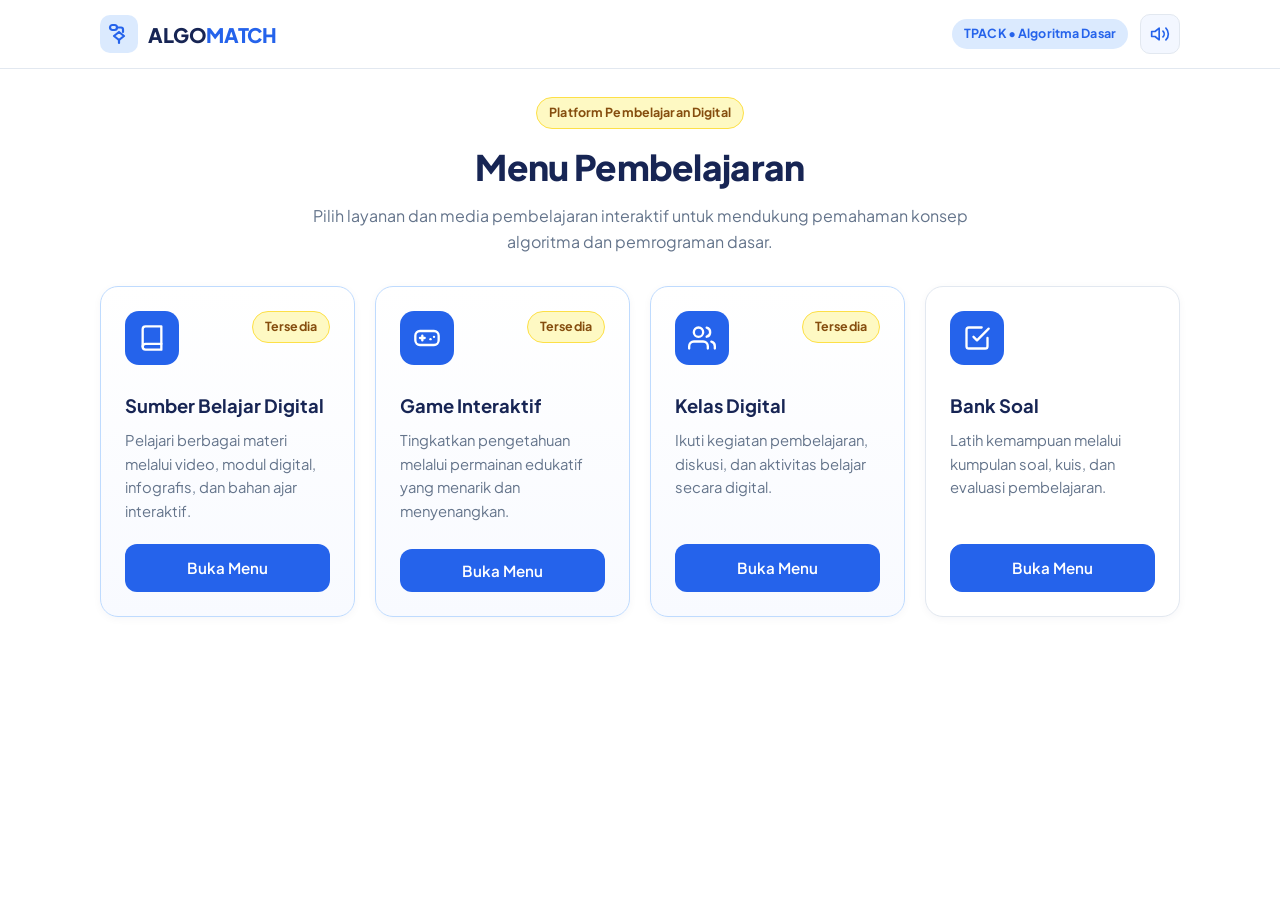
==== commit 796ab12c: "adding features register and login" ====
--- a/index.html
+++ b/index.html
@@ -98,19 +98,22 @@
           </article>
 
           <!-- 3. KELAS DIGITAL -->
-          <article class="card portal-card">
-            <div class="card-icon-box bg-soft-blue text-blue">
-              <svg width="28" height="28" viewBox="0 0 24 24" fill="none" stroke="currentColor" stroke-width="2" stroke-linecap="round" stroke-linejoin="round">
-                <path d="M17 21v-2a4 4 0 0 0-4-4H5a4 4 0 0 0-4 4v2"></path>
-                <circle cx="9" cy="7" r="4"></circle>
-                <path d="M23 21v-2a4 4 0 0 0-3-3.87"></path>
-                <path d="M16 3.13a4 4 0 0 1 0 7.75"></path>
-              </svg>
+          <article class="card portal-card portal-card-featured">
+            <div class="portal-card-top">
+              <div class="card-icon-box bg-blue text-white">
+                <svg width="28" height="28" viewBox="0 0 24 24" fill="none" stroke="currentColor" stroke-width="2" stroke-linecap="round" stroke-linejoin="round">
+                  <path d="M17 21v-2a4 4 0 0 0-4-4H5a4 4 0 0 0-4 4v2"></path>
+                  <circle cx="9" cy="7" r="4"></circle>
+                  <path d="M23 21v-2a4 4 0 0 0-3-3.87"></path>
+                  <path d="M16 3.13a4 4 0 0 1 0 7.75"></path>
+                </svg>
+              </div>
+              <span class="badge badge-yellow">Tersedia</span>
             </div>
             <h2 class="card-title">Kelas Digital</h2>
             <p class="card-desc">Ikuti kegiatan pembelajaran, diskusi, dan aktivitas belajar secara digital.</p>
             <div class="card-footer">
-              <a href="#" class="btn btn-secondary btn-full placeholder-link" data-menu-name="Kelas Digital">Buka Menu</a>
+              <a href="kelas-digital.html" class="btn btn-primary btn-full">Buka Menu</a>
             </div>
           </article>
 
@@ -241,7 +244,7 @@
     <!-- =========================================================
          HALAMAN 4: MAIN MENU ALGO MATCH
          ========================================================= -->
-    <section id="page-algo-menu" class="page hidden">
+<section id="page-algo-menu" class="page hidden">
       <div class="container">
         <div class="top-nav-bar">
           <button type="button" class="btn btn-secondary btn-sm" data-nav="page-submenu">
@@ -259,6 +262,23 @@
               <p class="algo-menu-desc">
                 Latih pemahaman konsep dasar algoritma dengan mencocokkan bentuk simbol <strong>Flowchart</strong> dan struktur perintah <strong>Pseudocode</strong> secara interaktif melalui mekanisme Drag &amp; Drop.
               </p>
+
+              <!-- FORM IDENTITAS MAHASISWA -->
+              <div style="background: var(--bg-secondary); border: 1px solid var(--light-blue); border-radius: 14px; padding: 16px; margin-bottom: 18px; max-width: 420px;">
+                <div style="font-size: 0.85rem; font-weight: 700; color: var(--dark-navy); margin-bottom: 10px;">
+                  Data Identitas Pemain
+                </div>
+                <div style="display: flex; flex-direction: column; gap: 10px;">
+                  <input type="text" id="input-player-nama" placeholder="Nama Lengkap"
+                    style="width: 100%; padding: 10px 12px; border: 1px solid var(--border-color); border-radius: 10px; font-family: inherit; font-size: 0.9rem; background: #FFFFFF;" />
+                  <div style="display: grid; grid-template-columns: 1fr 1fr; gap: 10px;">
+                    <input type="text" id="input-player-nim" placeholder="NIM"
+                      style="width: 100%; padding: 10px 12px; border: 1px solid var(--border-color); border-radius: 10px; font-family: inherit; font-size: 0.9rem; background: #FFFFFF;" />
+                    <input type="text" id="input-player-kelas" placeholder="Kelas (mis. TRPL 3A)"
+                      style="width: 100%; padding: 10px 12px; border: 1px solid var(--border-color); border-radius: 10px; font-family: inherit; font-size: 0.9rem; background: #FFFFFF;" />
+                  </div>
+                </div>
+              </div>
 
               <div class="algo-menu-buttons">
                 <button type="button" id="btn-algo-start" class="btn btn-primary btn-lg">
